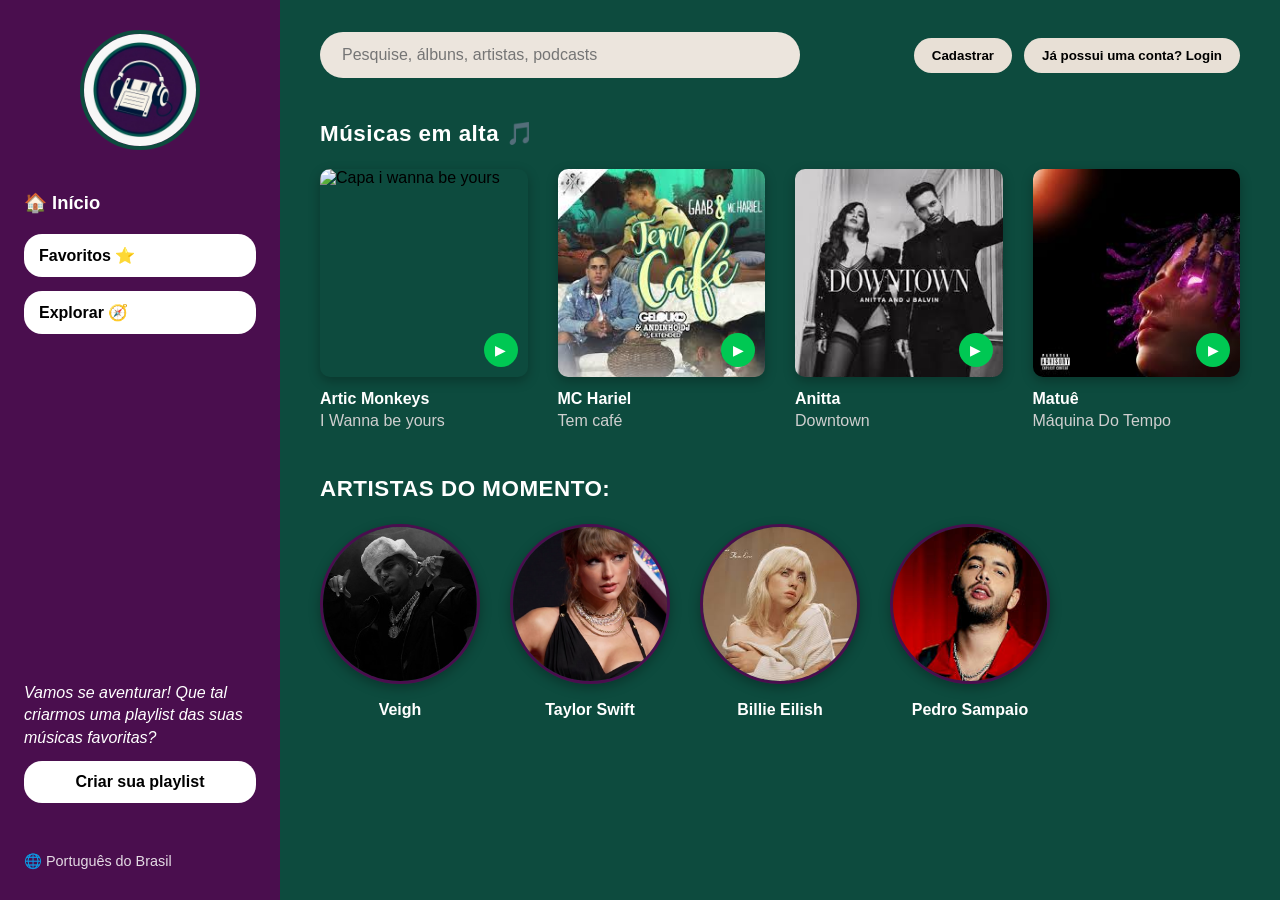
==== index.html @ 4c9cc6fb "Add files via upload" ====
<!DOCTYPE html>
<html lang="pt-BR">
<head>
    <meta charset="UTF-8">
    <meta name="viewport" content="width=device-width, initial-scale=1.0">
    <title>ÍNICIO nightnotes</title>
    <link rel="stylesheet" href="css/inicio.css">
</head>
<body>

    <div class="container-principal">

        <aside class="sidebar">
            <div class="logo-area">
                <img src="img/logo nightnotes.jpeg" alt="logo nightnotes">
            </div>

            <nav class="menu">
                <a href="#" class="menu-item">🏠 Início</a>
                <a href="favoritos.html" class="menu-link">
                    <button class="menu-botao" type="button">Favoritos ⭐</button>
                </a>
                <a href="explorar.html" class="menu-link">
                    <button class="menu-botao" type="button">Explorar 🧭</button>
                </a>
            </nav>

            <div class="frase-playlist-box">
                <p>Vamos se aventurar! Que tal criarmos uma playlist das suas músicas favoritas?</p>
                <a href="play.html" class="menu-link">
                    <button class="botao-playlist" type="button">Criar sua playlist</button>
                </a>
            </div>

            <footer class="sidebar-footer">
                🌐 Português do Brasil
            </footer>
        </aside>

        <main class="conteudo-principal">
            
            <header class="topo-busca">
                <div class="pesquisa-de-conteudos">
                    <input type="text" placeholder="Pesquise, álbuns, artistas, podcasts" class="input-busca">
                </div>
                <div class="botoes-principais">
                    <a href="cadastro-nightnotes.html">
                        <button class="formulario_botao" type="button">Cadastrar</button>
                    </a>
                    <a href="loginpag.html">
                        <button class="formulario_botao" type="button">Já possui uma conta? Login</button>
                    </a>
                </div>
            </header>

            <section class="secao-musicas">
                <h2>Músicas em alta 🎵</h2>
                
                <div class="grid-cards">
                    <div class="card-musica">
                        <div class="capa-artista">
                            <img src="img/i wanna be yours.png be yours.png" alt="Capa i wanna be yours">
                            <span class="play-icon">▶</span>
                        </div>
                        <h3>Artic Monkeys</h3>
                        <p><a href="https://youtu.be/nyuo9-OjNNg?si=ALRdR4h_-ykd8jPV" target="_blank" class="link-musica">I Wanna be yours</a></p>
                    </div>

                    <div class="card-musica">
                        <div class="capa-artista">
                            <img src="img/tem café.jpg" alt="Capa tem café ">
                            <span class="play-icon">▶</span>
                        </div>
                        <h3>MC Hariel</h3>
                        <p><a href="https://youtu.be/Vj5-IfGurNc?si=1cescrTgLQXgjUkF" target="_blank" class="link-musica">Tem café</a></p>
                    </div>  
                
                    <div class="card-musica">
                        <div class="capa-artista">
                            <img src="img/anita downtown.jpg" alt="Capa anitta ">
                            <span class="play-icon">▶</span>
                        </div>
                        <h3>Anitta </h3>
                        <p><a href="https://youtu.be/wlS6Ix7mA0w?si=UEFsYFdvRGtVlBS3" target="_blank" class="link-musica">Downtown</a></p>
                    </div>  

                    <div class="card-musica">
                        <div class="capa-artista">
                            <img src="img/Maquina do tempo.jpg" alt="Capa matue ">
                            <span class="play-icon">▶</span>
                        </div>
                        <h3>Matuê</h3>
                        <p><a href="https://youtu.be/ZPcG9PCfagM?si=Qdj10IK-L6ma2KWr" target="_blank" class="link-musica">Máquina Do Tempo</a></p>
                    </div>  
                </div>
            </section>

            <section class="secao-artistas">
                <h2>ARTISTAS DO MOMENTO:</h2>
                <div class="grid-artistas">
                    <div class="card-artista">
                        <a href="https://www.instagram.com/veigh/" target="_blank" style="text-decoration: none; color: inherit;">
                            <img src="img/veigh.jpg" alt="Artista" class="img-redonda">
                            <h3>Veigh</h3>
                        </a>
                    </div>

                    <div class="card-artista">
                        <a href="https://www.instagram.com/taylorswift/" target="_blank" style="text-decoration: none; color: inherit;">
                            <img src="img/Taylor Swift.png" alt="Artista" class="img-redonda">
                            <h3>Taylor Swift</h3>
                        </a>
                    </div>

                    <div class="card-artista">
                        <a href="https://www.instagram.com/billieeilish/" target="_blank" style="text-decoration: none; color: inherit;">
                            <img src="img/Billie Eilish.jpg" alt="Artista" class="img-redonda">
                            <h3>Billie Eilish</h3>
                        </a>
                    </div>

                    <div class="card-artista">
                        <a href="https://www.instagram.com/pedrosampaio/" target="_blank" style="text-decoration: none; color: inherit;">
                            <img src="img/Pedro Sampaio.jpg" alt="Artista" class="img-redonda">
                            <h3>Pedro Sampaio</h3>
                        </a>
                    </div>
                                    </div>
                                </section>

                            </main>

                        </div>
                    </body>
                    </html>
---- css/inicio.css ----
* {
    margin: 0;
    padding: 0;
    box-sizing: border-box;
    font-family: 'Space Grotesk', 'Manrope', sans-serif;
}

body {
    background-color: #0d2c25;
    min-height: 100vh;
    overflow: hidden;
}

.container-principal {
    display: flex;
    min-height: 100vh;
    width: 100%;
}

.sidebar {
    width: 280px;
    min-width: 280px;
    background-color: #4a0e4e;
    display: flex;
    flex-direction: column;
    padding: 30px 24px;
    gap: 22px;
}

.logo-area {
    text-align: center;
    margin-bottom: 10px;
}

.logo-area img {
    width: 120px;
    height: 120px;
    border-radius: 50%;
    border: 4px solid #0d4b3e;
    object-fit: cover;
}

.menu {
    display: flex;
    flex-direction: column;
    gap: 14px;
}

.menu-item {
    color: #ffffff;
    text-decoration: none;
    font-weight: bold;
    font-size: 1.15rem;
    padding: 6px 0;
}

.menu-link {
    text-decoration: none;
    width: 100%;
}

.menu-botao,
.botao-playlist {
    width: 100%;
    border: none;
    border-radius: 18px;
    cursor: pointer;
    font-weight: bold;
    background-color: #ffffff;
    color: #000000;
}

.menu-botao {
    padding: 12px 15px;
    font-size: 1rem;
    text-align: left;
}

.frase-playlist-box {
    margin-top: auto;
    margin-bottom: 18px;
    font-style: italic;
    font-size: 1rem;
    line-height: 1.4;
    color: #ffffff;
    display: flex;
    flex-direction: column;
    gap: 12px;
}

.botao-playlist {
    padding: 12px;
    font-size: 1rem;
}

.sidebar-footer {
    color: #ffffff;
    font-size: 0.9rem;
    opacity: 0.85;
    padding-top: 10px;
}

.conteudo-principal {
    flex: 1;
    background-color: #0d4b3e;
    padding: 32px 40px 40px;
    overflow-y: auto;
}

.topo-busca {
    display: flex;
    justify-content: space-between;
    align-items: center;
    gap: 20px;
    margin-bottom: 42px;
}

.pesquisa-de-conteudos {
    flex: 1;
}

.input-busca {
    width: 100%;
    max-width: 480px;
    padding: 14px 22px;
    border-radius: 30px;
    border: none;
    background-color: #ece5dd;
    font-size: 1rem;
    outline: none;
}

.botoes-principais {
    display: flex;
    gap: 12px;
}

.formulario_botao {
    background-color: #e8e0d6;
    color: #000000;
    border: none;
    padding: 10px 18px;
    border-radius: 25px;
    font-weight: bold;
    cursor: pointer;
    white-space: nowrap;
}

h2 {
    font-size: 1.4rem;
    margin-bottom: 22px;
    color: #ffffff;
    letter-spacing: 0.5px;
}

.secao-musicas,
.secao-artistas {
    margin-bottom: 46px;
}

.grid-cards {
    display: grid;
    grid-template-columns: repeat(auto-fill, minmax(165px, 1fr));
    gap: 30px;
}

.card-musica {
    width: 100%;
}

.capa-artista {
    position: relative;
    width: 100%;
    aspect-ratio: 1 / 1;
    border-radius: 10px;
    overflow: hidden;
    box-shadow: 0 4px 12px rgba(0,0,0,0.28);
}

.capa-artista img {
    width: 100%;
    height: 100%;
    object-fit: cover;
}

.play-icon {
    position: absolute;
    bottom: 10px;
    right: 10px;
    background-color: #00c853;
    color: #ffffff;
    border-radius: 50%;
    width: 34px;
    height: 34px;
    display: flex;
    align-items: center;
    justify-content: center;
    font-size: 0.9rem;
}

.card-musica h3,
.card-artista h3 {
    font-size: 1rem;
    color: #ffffff;
    margin-top: 12px;
    line-height: 1.2;
}

.link-musica {
    text-decoration: none;
    color: #cfcfcf;
    display: inline-block;
    margin-top: 4px;
}

.grid-artistas {
    display: grid;
    grid-template-columns: repeat(auto-fill, minmax(140px, 1fr));
    gap: 30px;
}

.card-artista {
    text-align: center;
}

.img-redonda {
    width: 100%;
    aspect-ratio: 1 / 1;
    border-radius: 50%;
    object-fit: cover;
    border: 3px solid #4a0e4e;
    box-shadow: 0 4px 12px rgba(0,0,0,0.28);
}
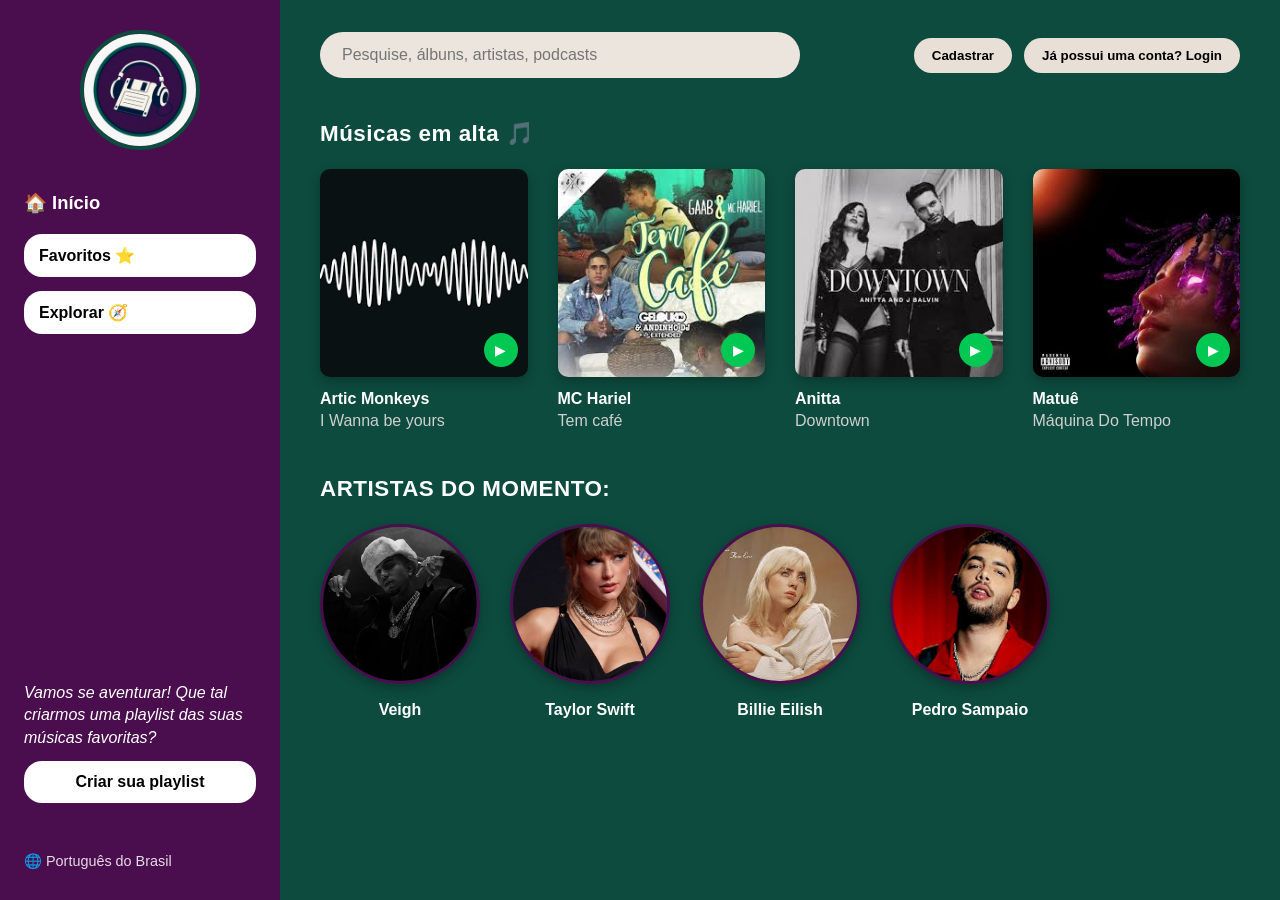
==== commit 2fa8dc38: "Add files via upload" ====
--- a/index.html
+++ b/index.html
@@ -1,11 +1,13 @@
 <!DOCTYPE html>
 <html lang="pt-BR">
+
 <head>
     <meta charset="UTF-8">
     <meta name="viewport" content="width=device-width, initial-scale=1.0">
     <title>ÍNICIO nightnotes</title>
     <link rel="stylesheet" href="css/inicio.css">
 </head>
+
 <body>
 
     <div class="container-principal">
@@ -38,7 +40,7 @@
         </aside>
 
         <main class="conteudo-principal">
-            
+
             <header class="topo-busca">
                 <div class="pesquisa-de-conteudos">
                     <input type="text" placeholder="Pesquise, álbuns, artistas, podcasts" class="input-busca">
@@ -55,15 +57,16 @@
 
             <section class="secao-musicas">
                 <h2>Músicas em alta 🎵</h2>
-                
+
                 <div class="grid-cards">
                     <div class="card-musica">
                         <div class="capa-artista">
-                            <img src="img/i wanna be yours.png be yours.png" alt="Capa i wanna be yours">
+                            <img src="img/i wanna be yours.png" alt="Capa i wanna be yours">
                             <span class="play-icon">▶</span>
                         </div>
                         <h3>Artic Monkeys</h3>
-                        <p><a href="https://youtu.be/nyuo9-OjNNg?si=ALRdR4h_-ykd8jPV" target="_blank" class="link-musica">I Wanna be yours</a></p>
+                        <p><a href="https://youtu.be/nyuo9-OjNNg?si=ALRdR4h_-ykd8jPV" target="_blank"
+                                class="link-musica">I Wanna be yours</a></p>
                     </div>
 
                     <div class="card-musica">
@@ -72,17 +75,19 @@
                             <span class="play-icon">▶</span>
                         </div>
                         <h3>MC Hariel</h3>
-                        <p><a href="https://youtu.be/Vj5-IfGurNc?si=1cescrTgLQXgjUkF" target="_blank" class="link-musica">Tem café</a></p>
-                    </div>  
-                
+                        <p><a href="https://youtu.be/Vj5-IfGurNc?si=1cescrTgLQXgjUkF" target="_blank"
+                                class="link-musica">Tem café</a></p>
+                    </div>
+
                     <div class="card-musica">
                         <div class="capa-artista">
                             <img src="img/anita downtown.jpg" alt="Capa anitta ">
                             <span class="play-icon">▶</span>
                         </div>
                         <h3>Anitta </h3>
-                        <p><a href="https://youtu.be/wlS6Ix7mA0w?si=UEFsYFdvRGtVlBS3" target="_blank" class="link-musica">Downtown</a></p>
-                    </div>  
+                        <p><a href="https://youtu.be/wlS6Ix7mA0w?si=UEFsYFdvRGtVlBS3" target="_blank"
+                                class="link-musica">Downtown</a></p>
+                    </div>
 
                     <div class="card-musica">
                         <div class="capa-artista">
@@ -90,8 +95,9 @@
                             <span class="play-icon">▶</span>
                         </div>
                         <h3>Matuê</h3>
-                        <p><a href="https://youtu.be/ZPcG9PCfagM?si=Qdj10IK-L6ma2KWr" target="_blank" class="link-musica">Máquina Do Tempo</a></p>
-                    </div>  
+                        <p><a href="https://youtu.be/ZPcG9PCfagM?si=Qdj10IK-L6ma2KWr" target="_blank"
+                                class="link-musica">Máquina Do Tempo</a></p>
+                    </div>
                 </div>
             </section>
 
@@ -99,37 +105,42 @@
                 <h2>ARTISTAS DO MOMENTO:</h2>
                 <div class="grid-artistas">
                     <div class="card-artista">
-                        <a href="https://www.instagram.com/veigh/" target="_blank" style="text-decoration: none; color: inherit;">
+                        <a href="https://www.instagram.com/veigh/" target="_blank"
+                            style="text-decoration: none; color: inherit;">
                             <img src="img/veigh.jpg" alt="Artista" class="img-redonda">
                             <h3>Veigh</h3>
                         </a>
                     </div>
 
                     <div class="card-artista">
-                        <a href="https://www.instagram.com/taylorswift/" target="_blank" style="text-decoration: none; color: inherit;">
+                        <a href="https://www.instagram.com/taylorswift/" target="_blank"
+                            style="text-decoration: none; color: inherit;">
                             <img src="img/Taylor Swift.png" alt="Artista" class="img-redonda">
                             <h3>Taylor Swift</h3>
                         </a>
                     </div>
 
                     <div class="card-artista">
-                        <a href="https://www.instagram.com/billieeilish/" target="_blank" style="text-decoration: none; color: inherit;">
+                        <a href="https://www.instagram.com/billieeilish/" target="_blank"
+                            style="text-decoration: none; color: inherit;">
                             <img src="img/Billie Eilish.jpg" alt="Artista" class="img-redonda">
                             <h3>Billie Eilish</h3>
                         </a>
                     </div>
 
                     <div class="card-artista">
-                        <a href="https://www.instagram.com/pedrosampaio/" target="_blank" style="text-decoration: none; color: inherit;">
+                        <a href="https://www.instagram.com/pedrosampaio/" target="_blank"
+                            style="text-decoration: none; color: inherit;">
                             <img src="img/Pedro Sampaio.jpg" alt="Artista" class="img-redonda">
                             <h3>Pedro Sampaio</h3>
                         </a>
                     </div>
-                                    </div>
-                                </section>
+                </div>
+            </section>
 
-                            </main>
+        </main>
 
-                        </div>
-                    </body>
-                    </html>+    </div>
+</body>
+
+</html>
